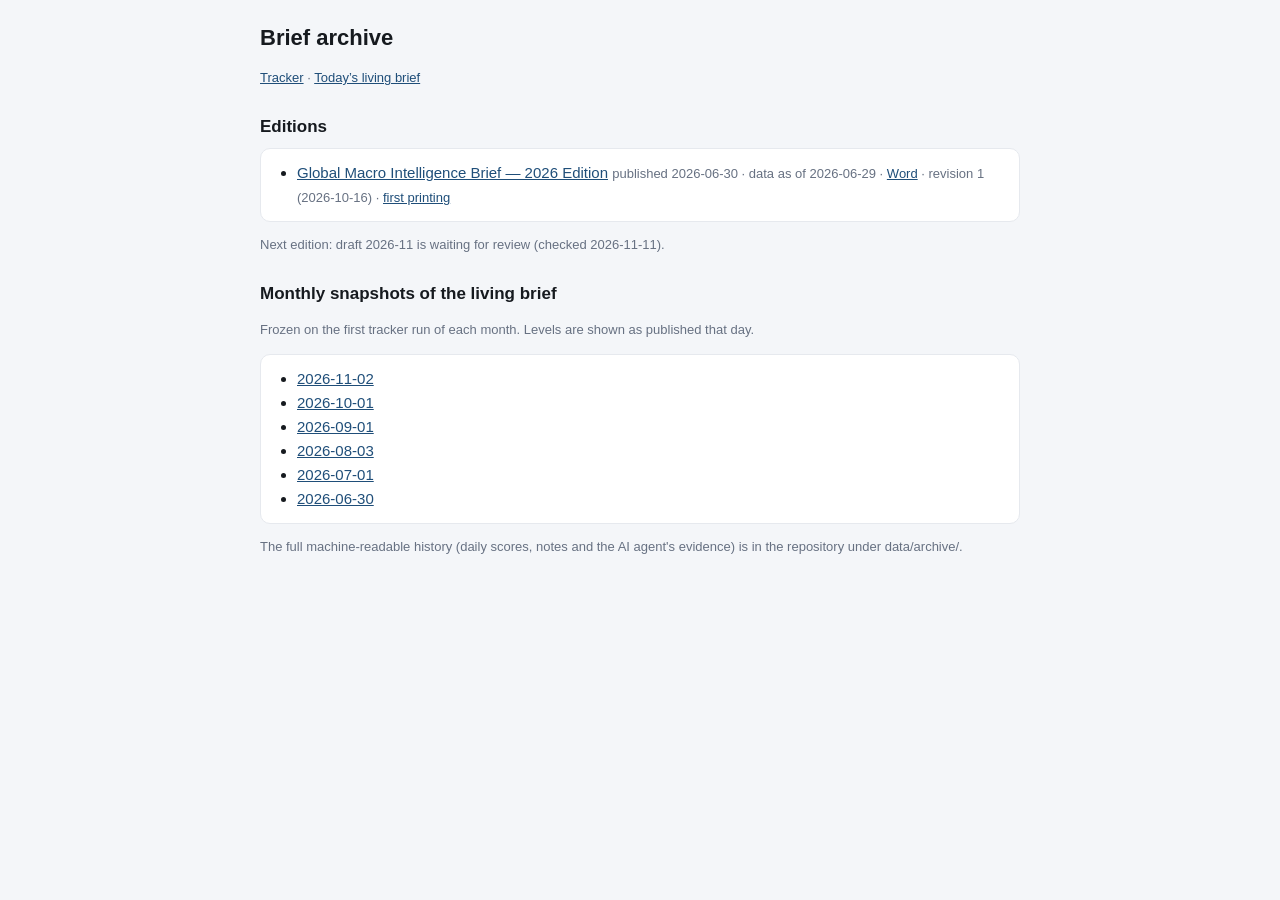
==== dashboard/briefs/archive/index.html @ f97e9519 "update 2026-11-11" ====
<!doctype html><html lang="en"><head><meta charset="utf-8">
<meta name="viewport" content="width=device-width, initial-scale=1"><title>Brief Archive</title>
<style>
:root{--bg:#f4f6f9;--card:#fff;--line:#e6e9ee;--text:#161a1f;--muted:#677182;--accent:#1F4E79}
@media (prefers-color-scheme:dark){:root{--bg:#0e1116;--card:#161b22;--line:#262d37;--text:#e7ebf0;--muted:#9aa6b4;--accent:#5b9bd5}}
body{margin:0;background:var(--bg);color:var(--text);font:15px/1.6 -apple-system,BlinkMacSystemFont,"Segoe UI",Roboto,Helvetica,Arial,sans-serif}
main{max-width:760px;margin:0 auto;padding:20px 16px}
a{color:var(--accent)} h1{font-size:22px;margin:0 0 4px} h2{font-size:17px;margin:24px 0 8px}
.card{background:var(--card);border:1px solid var(--line);border-radius:10px;padding:12px 18px}
ul{margin:0;padding-left:18px} .m{color:var(--muted);font-size:13px}
</style></head><body><main>
<h1>Brief archive</h1>
<p class="m"><a href="../../">Tracker</a> · <a href="../living_brief.html">Today’s living brief</a></p>
<h2>Editions</h2><div class="card"><ul><li><a href="../Global_Macro_Intelligence_Brief_2026.pdf">Global Macro Intelligence Brief — 2026 Edition</a> <span class="m">published 2026-06-30 · data as of 2026-06-29 · <a href="../Global_Macro_Intelligence_Brief_2026.docx">Word</a> · revision 1 (2026-10-16) · <a href="../editions/2026/Global_Macro_Intelligence_Brief_2026_first_printing.pdf">first printing</a></span></li></ul></div><p class="m">Next edition: draft 2026-11 is waiting for review (checked 2026-11-11).</p>
<h2>Monthly snapshots of the living brief</h2>
<p class="m">Frozen on the first tracker run of each month. Levels are shown as published that day.</p>
<div class="card"><ul><li><a href="living_brief_2026-11-02.html">2026-11-02</a></li><li><a href="living_brief_2026-10-01.html">2026-10-01</a></li><li><a href="living_brief_2026-09-01.html">2026-09-01</a></li><li><a href="living_brief_2026-08-03.html">2026-08-03</a></li><li><a href="living_brief_2026-07-01.html">2026-07-01</a></li><li><a href="living_brief_2026-06-30.html">2026-06-30</a></li></ul></div>
<p class="m">The full machine-readable history (daily scores, notes and the AI agent's evidence) is in the
repository under data/archive/.</p>
</main></body></html>
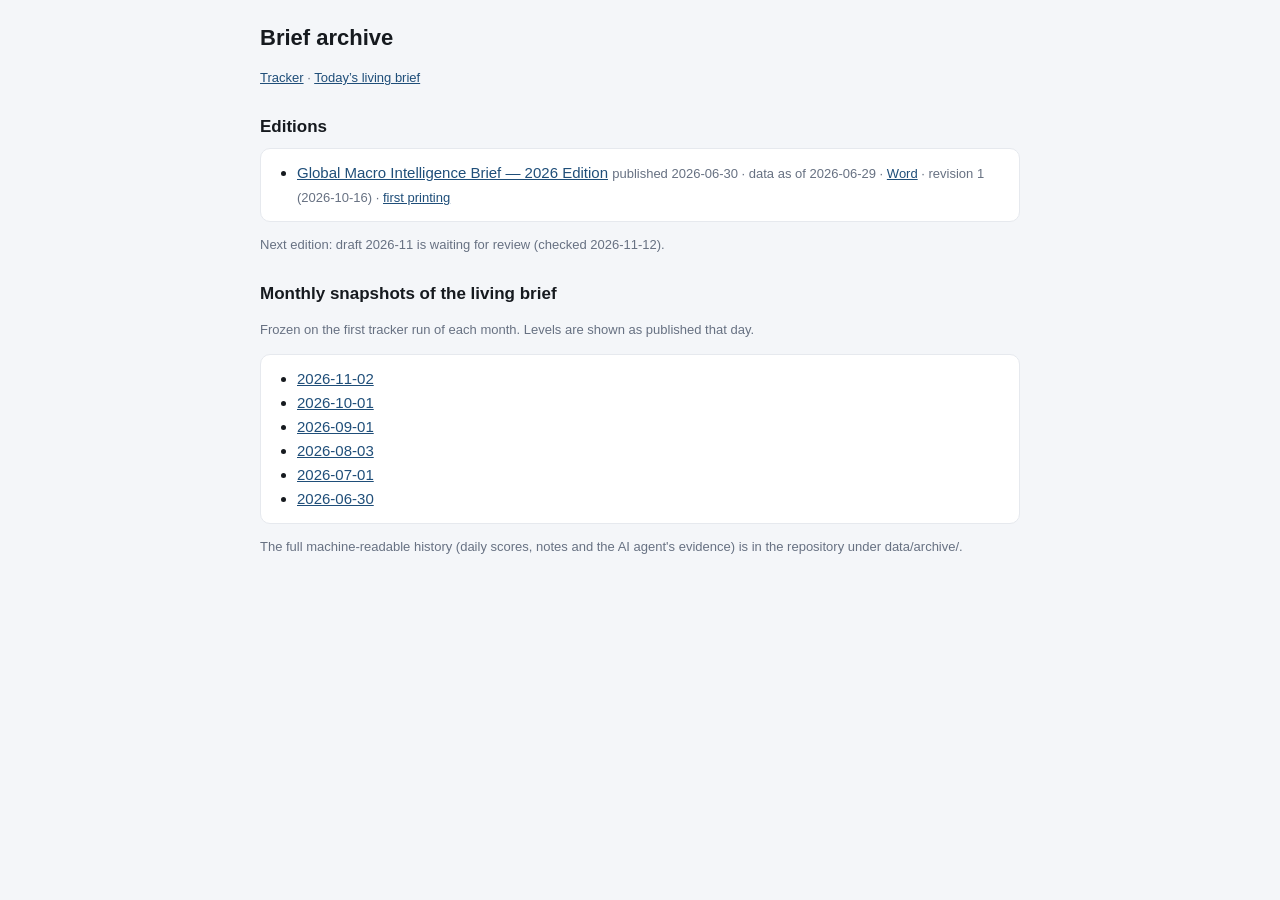
==== commit 64137993: "update 2026-11-12" ====
--- a/dashboard/briefs/archive/index.html
+++ b/dashboard/briefs/archive/index.html
@@ -11,7 +11,7 @@
 </style></head><body><main>
 <h1>Brief archive</h1>
 <p class="m"><a href="../../">Tracker</a> · <a href="../living_brief.html">Today’s living brief</a></p>
-<h2>Editions</h2><div class="card"><ul><li><a href="../Global_Macro_Intelligence_Brief_2026.pdf">Global Macro Intelligence Brief — 2026 Edition</a> <span class="m">published 2026-06-30 · data as of 2026-06-29 · <a href="../Global_Macro_Intelligence_Brief_2026.docx">Word</a> · revision 1 (2026-10-16) · <a href="../editions/2026/Global_Macro_Intelligence_Brief_2026_first_printing.pdf">first printing</a></span></li></ul></div><p class="m">Next edition: draft 2026-11 is waiting for review (checked 2026-11-11).</p>
+<h2>Editions</h2><div class="card"><ul><li><a href="../Global_Macro_Intelligence_Brief_2026.pdf">Global Macro Intelligence Brief — 2026 Edition</a> <span class="m">published 2026-06-30 · data as of 2026-06-29 · <a href="../Global_Macro_Intelligence_Brief_2026.docx">Word</a> · revision 1 (2026-10-16) · <a href="../editions/2026/Global_Macro_Intelligence_Brief_2026_first_printing.pdf">first printing</a></span></li></ul></div><p class="m">Next edition: draft 2026-11 is waiting for review (checked 2026-11-12).</p>
 <h2>Monthly snapshots of the living brief</h2>
 <p class="m">Frozen on the first tracker run of each month. Levels are shown as published that day.</p>
 <div class="card"><ul><li><a href="living_brief_2026-11-02.html">2026-11-02</a></li><li><a href="living_brief_2026-10-01.html">2026-10-01</a></li><li><a href="living_brief_2026-09-01.html">2026-09-01</a></li><li><a href="living_brief_2026-08-03.html">2026-08-03</a></li><li><a href="living_brief_2026-07-01.html">2026-07-01</a></li><li><a href="living_brief_2026-06-30.html">2026-06-30</a></li></ul></div>
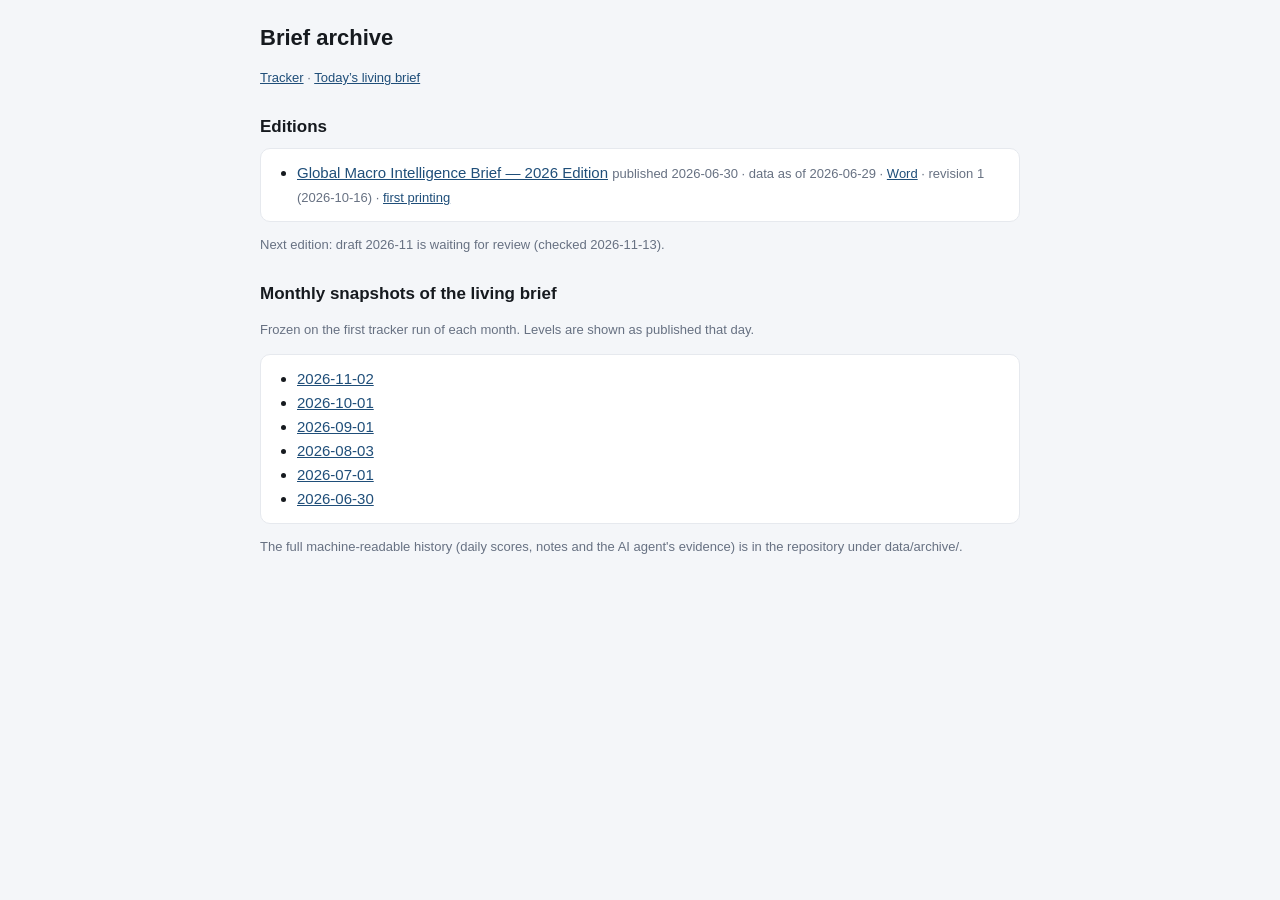
==== commit 23a4feb8: "update 2026-11-13" ====
--- a/dashboard/briefs/archive/index.html
+++ b/dashboard/briefs/archive/index.html
@@ -11,7 +11,7 @@
 </style></head><body><main>
 <h1>Brief archive</h1>
 <p class="m"><a href="../../">Tracker</a> · <a href="../living_brief.html">Today’s living brief</a></p>
-<h2>Editions</h2><div class="card"><ul><li><a href="../Global_Macro_Intelligence_Brief_2026.pdf">Global Macro Intelligence Brief — 2026 Edition</a> <span class="m">published 2026-06-30 · data as of 2026-06-29 · <a href="../Global_Macro_Intelligence_Brief_2026.docx">Word</a> · revision 1 (2026-10-16) · <a href="../editions/2026/Global_Macro_Intelligence_Brief_2026_first_printing.pdf">first printing</a></span></li></ul></div><p class="m">Next edition: draft 2026-11 is waiting for review (checked 2026-11-12).</p>
+<h2>Editions</h2><div class="card"><ul><li><a href="../Global_Macro_Intelligence_Brief_2026.pdf">Global Macro Intelligence Brief — 2026 Edition</a> <span class="m">published 2026-06-30 · data as of 2026-06-29 · <a href="../Global_Macro_Intelligence_Brief_2026.docx">Word</a> · revision 1 (2026-10-16) · <a href="../editions/2026/Global_Macro_Intelligence_Brief_2026_first_printing.pdf">first printing</a></span></li></ul></div><p class="m">Next edition: draft 2026-11 is waiting for review (checked 2026-11-13).</p>
 <h2>Monthly snapshots of the living brief</h2>
 <p class="m">Frozen on the first tracker run of each month. Levels are shown as published that day.</p>
 <div class="card"><ul><li><a href="living_brief_2026-11-02.html">2026-11-02</a></li><li><a href="living_brief_2026-10-01.html">2026-10-01</a></li><li><a href="living_brief_2026-09-01.html">2026-09-01</a></li><li><a href="living_brief_2026-08-03.html">2026-08-03</a></li><li><a href="living_brief_2026-07-01.html">2026-07-01</a></li><li><a href="living_brief_2026-06-30.html">2026-06-30</a></li></ul></div>
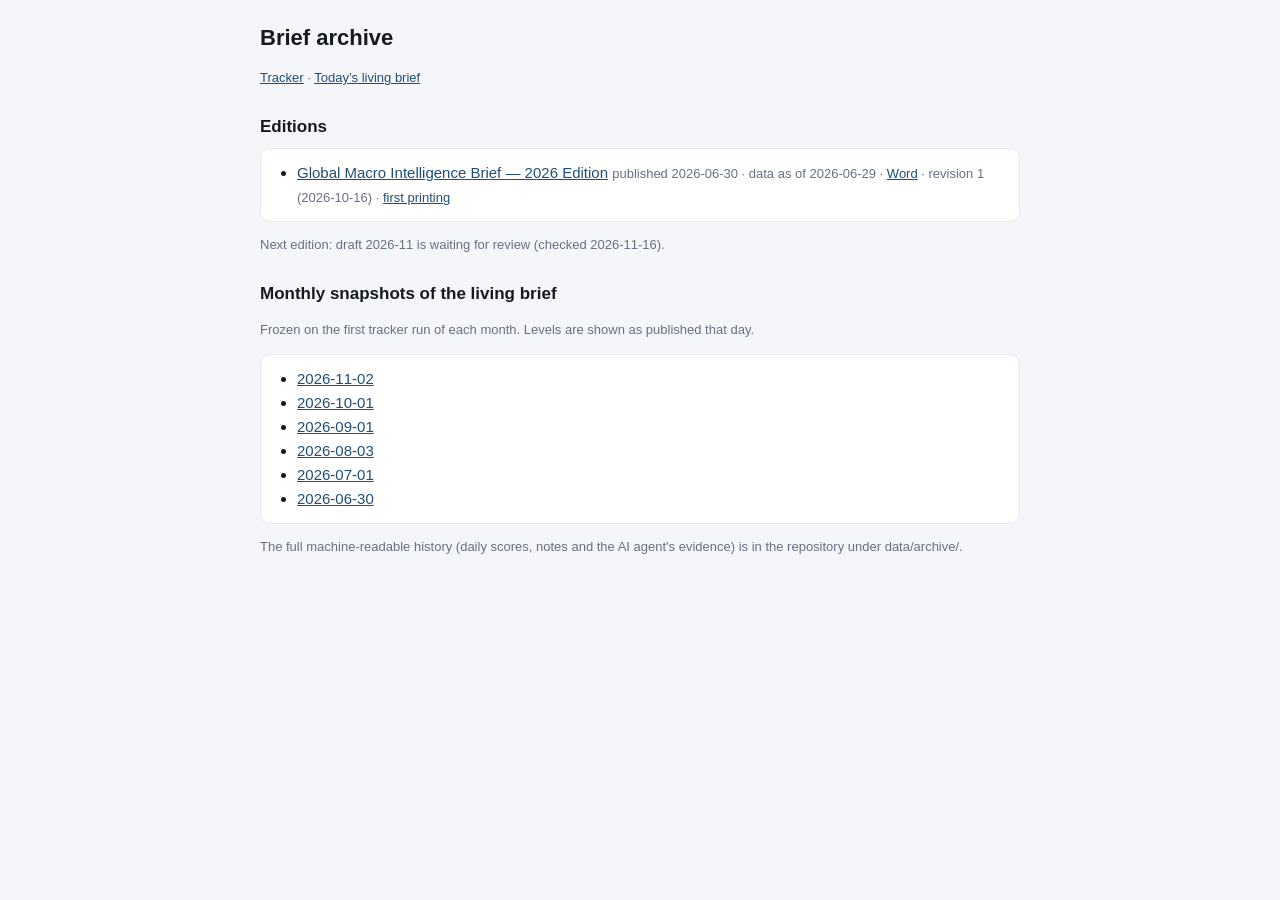
==== commit bcc4984b: "update 2026-11-16" ====
--- a/dashboard/briefs/archive/index.html
+++ b/dashboard/briefs/archive/index.html
@@ -11,7 +11,7 @@
 </style></head><body><main>
 <h1>Brief archive</h1>
 <p class="m"><a href="../../">Tracker</a> · <a href="../living_brief.html">Today’s living brief</a></p>
-<h2>Editions</h2><div class="card"><ul><li><a href="../Global_Macro_Intelligence_Brief_2026.pdf">Global Macro Intelligence Brief — 2026 Edition</a> <span class="m">published 2026-06-30 · data as of 2026-06-29 · <a href="../Global_Macro_Intelligence_Brief_2026.docx">Word</a> · revision 1 (2026-10-16) · <a href="../editions/2026/Global_Macro_Intelligence_Brief_2026_first_printing.pdf">first printing</a></span></li></ul></div><p class="m">Next edition: draft 2026-11 is waiting for review (checked 2026-11-13).</p>
+<h2>Editions</h2><div class="card"><ul><li><a href="../Global_Macro_Intelligence_Brief_2026.pdf">Global Macro Intelligence Brief — 2026 Edition</a> <span class="m">published 2026-06-30 · data as of 2026-06-29 · <a href="../Global_Macro_Intelligence_Brief_2026.docx">Word</a> · revision 1 (2026-10-16) · <a href="../editions/2026/Global_Macro_Intelligence_Brief_2026_first_printing.pdf">first printing</a></span></li></ul></div><p class="m">Next edition: draft 2026-11 is waiting for review (checked 2026-11-16).</p>
 <h2>Monthly snapshots of the living brief</h2>
 <p class="m">Frozen on the first tracker run of each month. Levels are shown as published that day.</p>
 <div class="card"><ul><li><a href="living_brief_2026-11-02.html">2026-11-02</a></li><li><a href="living_brief_2026-10-01.html">2026-10-01</a></li><li><a href="living_brief_2026-09-01.html">2026-09-01</a></li><li><a href="living_brief_2026-08-03.html">2026-08-03</a></li><li><a href="living_brief_2026-07-01.html">2026-07-01</a></li><li><a href="living_brief_2026-06-30.html">2026-06-30</a></li></ul></div>
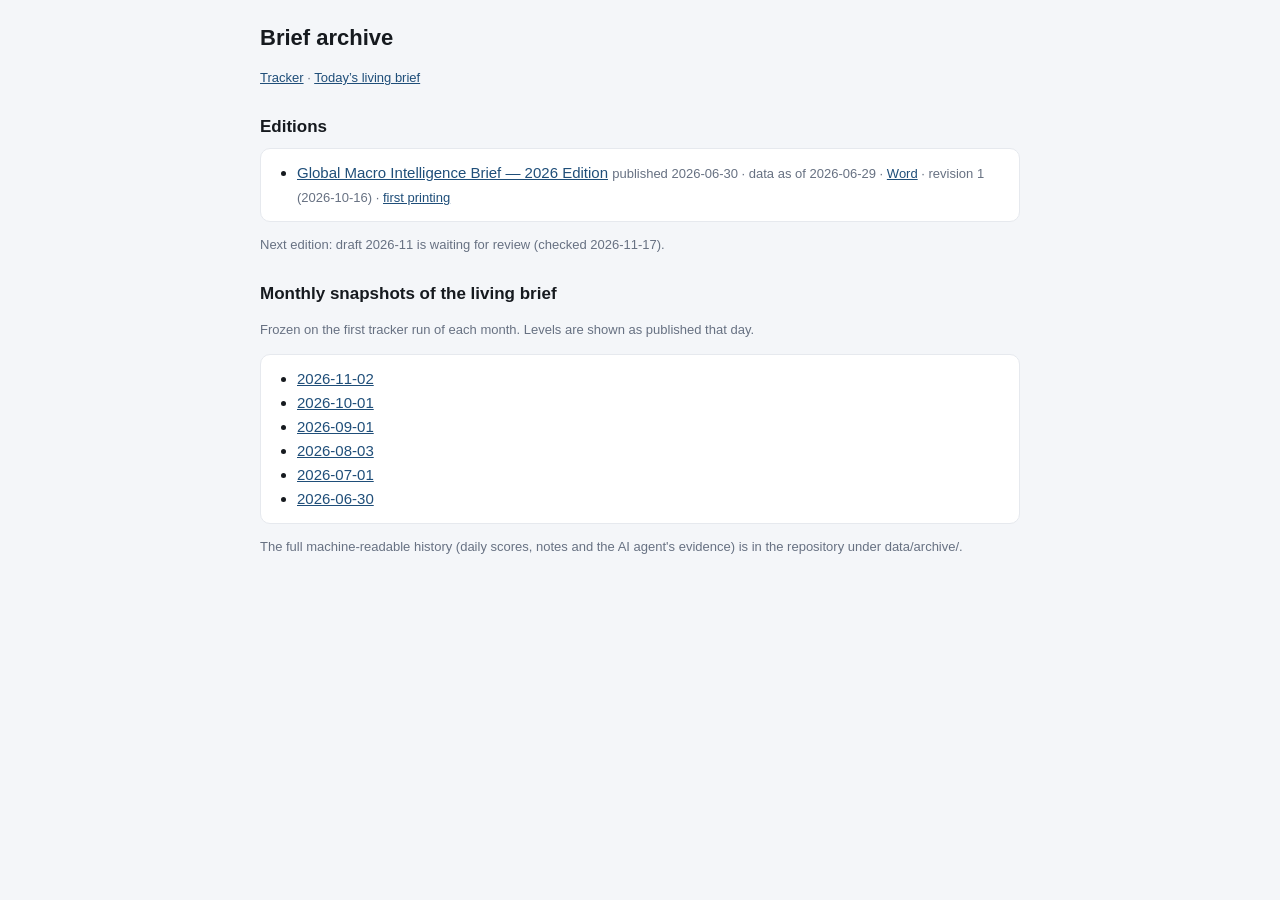
==== commit 0210a4fa: "update 2026-11-17" ====
--- a/dashboard/briefs/archive/index.html
+++ b/dashboard/briefs/archive/index.html
@@ -11,7 +11,7 @@
 </style></head><body><main>
 <h1>Brief archive</h1>
 <p class="m"><a href="../../">Tracker</a> · <a href="../living_brief.html">Today’s living brief</a></p>
-<h2>Editions</h2><div class="card"><ul><li><a href="../Global_Macro_Intelligence_Brief_2026.pdf">Global Macro Intelligence Brief — 2026 Edition</a> <span class="m">published 2026-06-30 · data as of 2026-06-29 · <a href="../Global_Macro_Intelligence_Brief_2026.docx">Word</a> · revision 1 (2026-10-16) · <a href="../editions/2026/Global_Macro_Intelligence_Brief_2026_first_printing.pdf">first printing</a></span></li></ul></div><p class="m">Next edition: draft 2026-11 is waiting for review (checked 2026-11-16).</p>
+<h2>Editions</h2><div class="card"><ul><li><a href="../Global_Macro_Intelligence_Brief_2026.pdf">Global Macro Intelligence Brief — 2026 Edition</a> <span class="m">published 2026-06-30 · data as of 2026-06-29 · <a href="../Global_Macro_Intelligence_Brief_2026.docx">Word</a> · revision 1 (2026-10-16) · <a href="../editions/2026/Global_Macro_Intelligence_Brief_2026_first_printing.pdf">first printing</a></span></li></ul></div><p class="m">Next edition: draft 2026-11 is waiting for review (checked 2026-11-17).</p>
 <h2>Monthly snapshots of the living brief</h2>
 <p class="m">Frozen on the first tracker run of each month. Levels are shown as published that day.</p>
 <div class="card"><ul><li><a href="living_brief_2026-11-02.html">2026-11-02</a></li><li><a href="living_brief_2026-10-01.html">2026-10-01</a></li><li><a href="living_brief_2026-09-01.html">2026-09-01</a></li><li><a href="living_brief_2026-08-03.html">2026-08-03</a></li><li><a href="living_brief_2026-07-01.html">2026-07-01</a></li><li><a href="living_brief_2026-06-30.html">2026-06-30</a></li></ul></div>
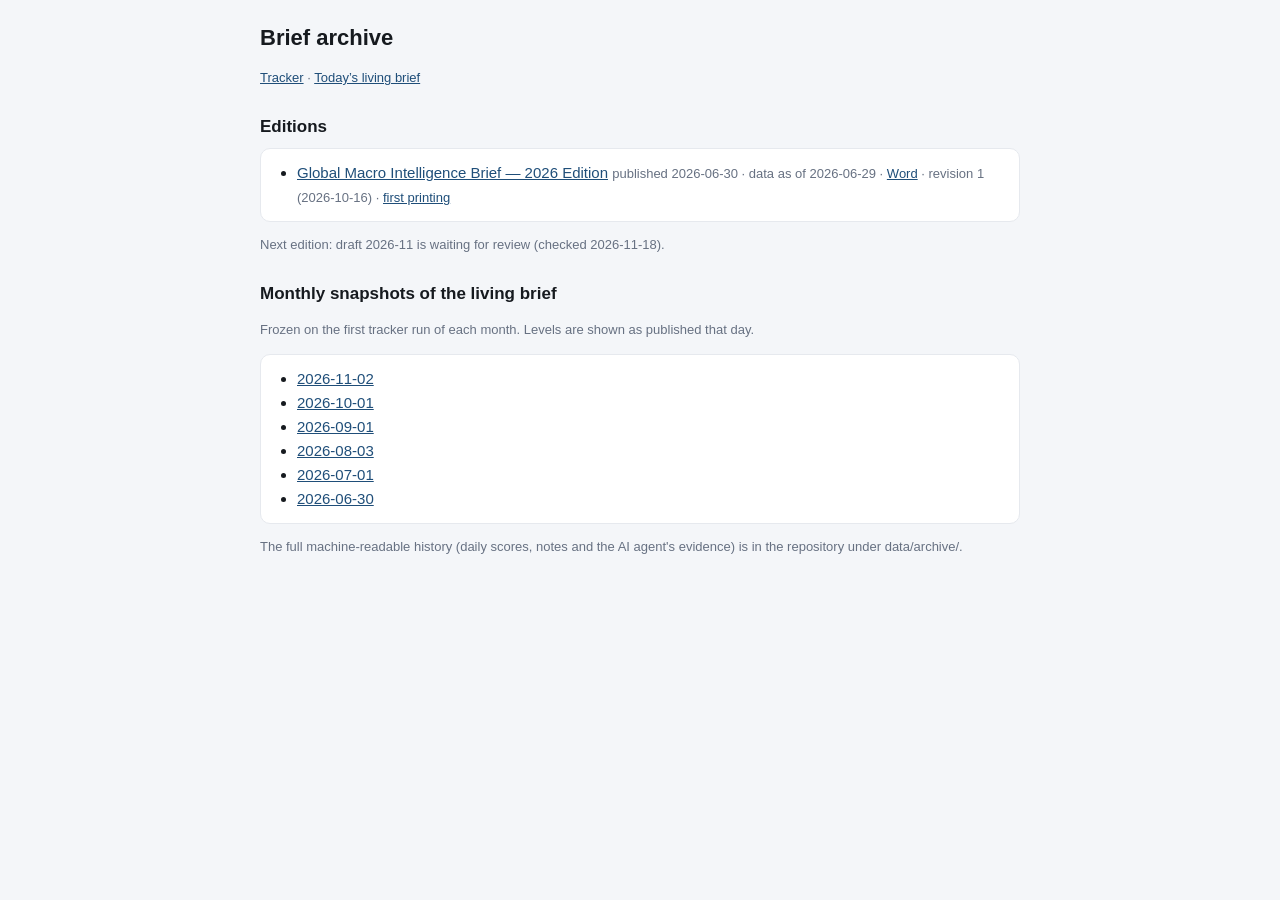
==== commit bf841cfe: "update 2026-11-18" ====
--- a/dashboard/briefs/archive/index.html
+++ b/dashboard/briefs/archive/index.html
@@ -11,7 +11,7 @@
 </style></head><body><main>
 <h1>Brief archive</h1>
 <p class="m"><a href="../../">Tracker</a> · <a href="../living_brief.html">Today’s living brief</a></p>
-<h2>Editions</h2><div class="card"><ul><li><a href="../Global_Macro_Intelligence_Brief_2026.pdf">Global Macro Intelligence Brief — 2026 Edition</a> <span class="m">published 2026-06-30 · data as of 2026-06-29 · <a href="../Global_Macro_Intelligence_Brief_2026.docx">Word</a> · revision 1 (2026-10-16) · <a href="../editions/2026/Global_Macro_Intelligence_Brief_2026_first_printing.pdf">first printing</a></span></li></ul></div><p class="m">Next edition: draft 2026-11 is waiting for review (checked 2026-11-17).</p>
+<h2>Editions</h2><div class="card"><ul><li><a href="../Global_Macro_Intelligence_Brief_2026.pdf">Global Macro Intelligence Brief — 2026 Edition</a> <span class="m">published 2026-06-30 · data as of 2026-06-29 · <a href="../Global_Macro_Intelligence_Brief_2026.docx">Word</a> · revision 1 (2026-10-16) · <a href="../editions/2026/Global_Macro_Intelligence_Brief_2026_first_printing.pdf">first printing</a></span></li></ul></div><p class="m">Next edition: draft 2026-11 is waiting for review (checked 2026-11-18).</p>
 <h2>Monthly snapshots of the living brief</h2>
 <p class="m">Frozen on the first tracker run of each month. Levels are shown as published that day.</p>
 <div class="card"><ul><li><a href="living_brief_2026-11-02.html">2026-11-02</a></li><li><a href="living_brief_2026-10-01.html">2026-10-01</a></li><li><a href="living_brief_2026-09-01.html">2026-09-01</a></li><li><a href="living_brief_2026-08-03.html">2026-08-03</a></li><li><a href="living_brief_2026-07-01.html">2026-07-01</a></li><li><a href="living_brief_2026-06-30.html">2026-06-30</a></li></ul></div>
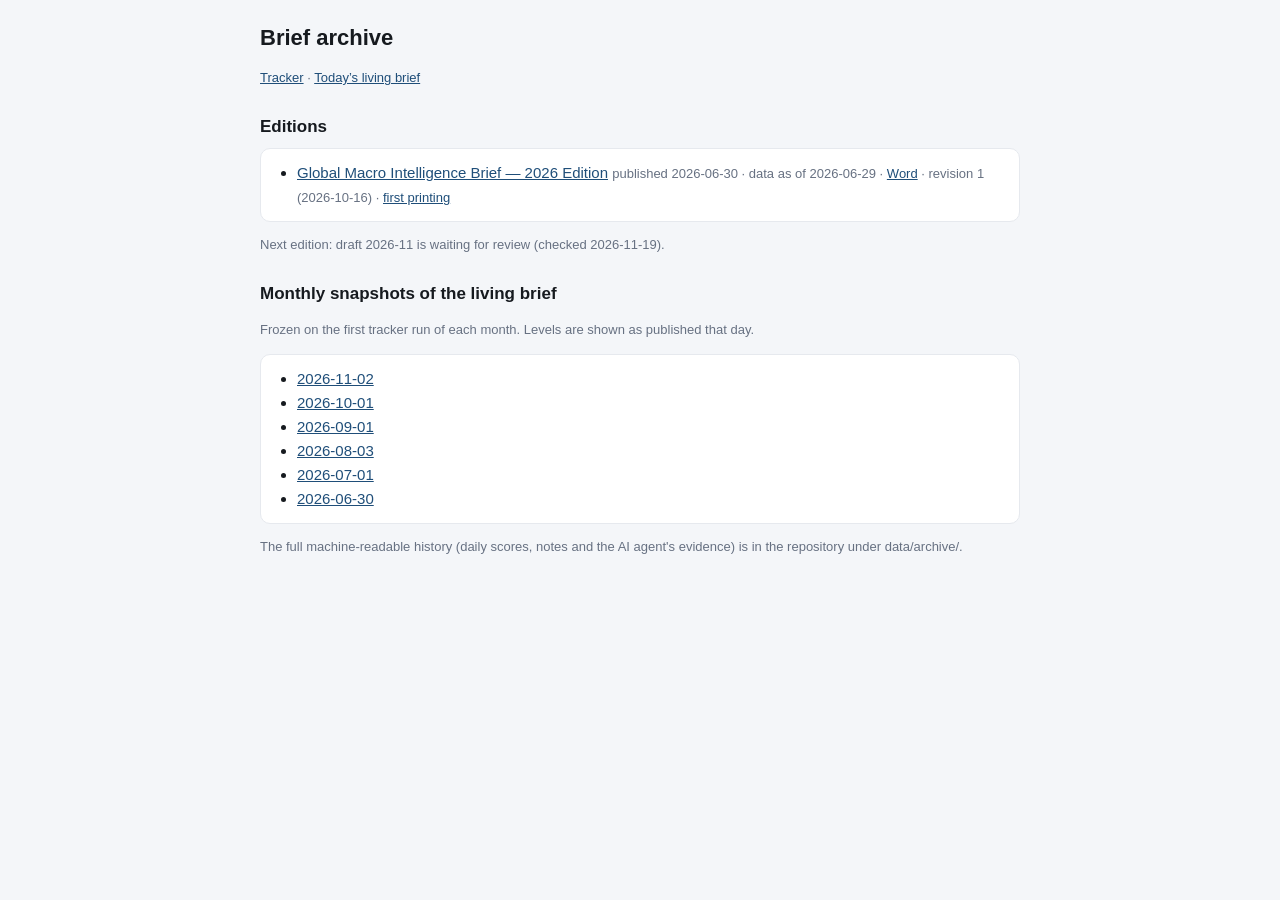
==== commit 29a00894: "update 2026-11-19" ====
--- a/dashboard/briefs/archive/index.html
+++ b/dashboard/briefs/archive/index.html
@@ -11,7 +11,7 @@
 </style></head><body><main>
 <h1>Brief archive</h1>
 <p class="m"><a href="../../">Tracker</a> · <a href="../living_brief.html">Today’s living brief</a></p>
-<h2>Editions</h2><div class="card"><ul><li><a href="../Global_Macro_Intelligence_Brief_2026.pdf">Global Macro Intelligence Brief — 2026 Edition</a> <span class="m">published 2026-06-30 · data as of 2026-06-29 · <a href="../Global_Macro_Intelligence_Brief_2026.docx">Word</a> · revision 1 (2026-10-16) · <a href="../editions/2026/Global_Macro_Intelligence_Brief_2026_first_printing.pdf">first printing</a></span></li></ul></div><p class="m">Next edition: draft 2026-11 is waiting for review (checked 2026-11-18).</p>
+<h2>Editions</h2><div class="card"><ul><li><a href="../Global_Macro_Intelligence_Brief_2026.pdf">Global Macro Intelligence Brief — 2026 Edition</a> <span class="m">published 2026-06-30 · data as of 2026-06-29 · <a href="../Global_Macro_Intelligence_Brief_2026.docx">Word</a> · revision 1 (2026-10-16) · <a href="../editions/2026/Global_Macro_Intelligence_Brief_2026_first_printing.pdf">first printing</a></span></li></ul></div><p class="m">Next edition: draft 2026-11 is waiting for review (checked 2026-11-19).</p>
 <h2>Monthly snapshots of the living brief</h2>
 <p class="m">Frozen on the first tracker run of each month. Levels are shown as published that day.</p>
 <div class="card"><ul><li><a href="living_brief_2026-11-02.html">2026-11-02</a></li><li><a href="living_brief_2026-10-01.html">2026-10-01</a></li><li><a href="living_brief_2026-09-01.html">2026-09-01</a></li><li><a href="living_brief_2026-08-03.html">2026-08-03</a></li><li><a href="living_brief_2026-07-01.html">2026-07-01</a></li><li><a href="living_brief_2026-06-30.html">2026-06-30</a></li></ul></div>
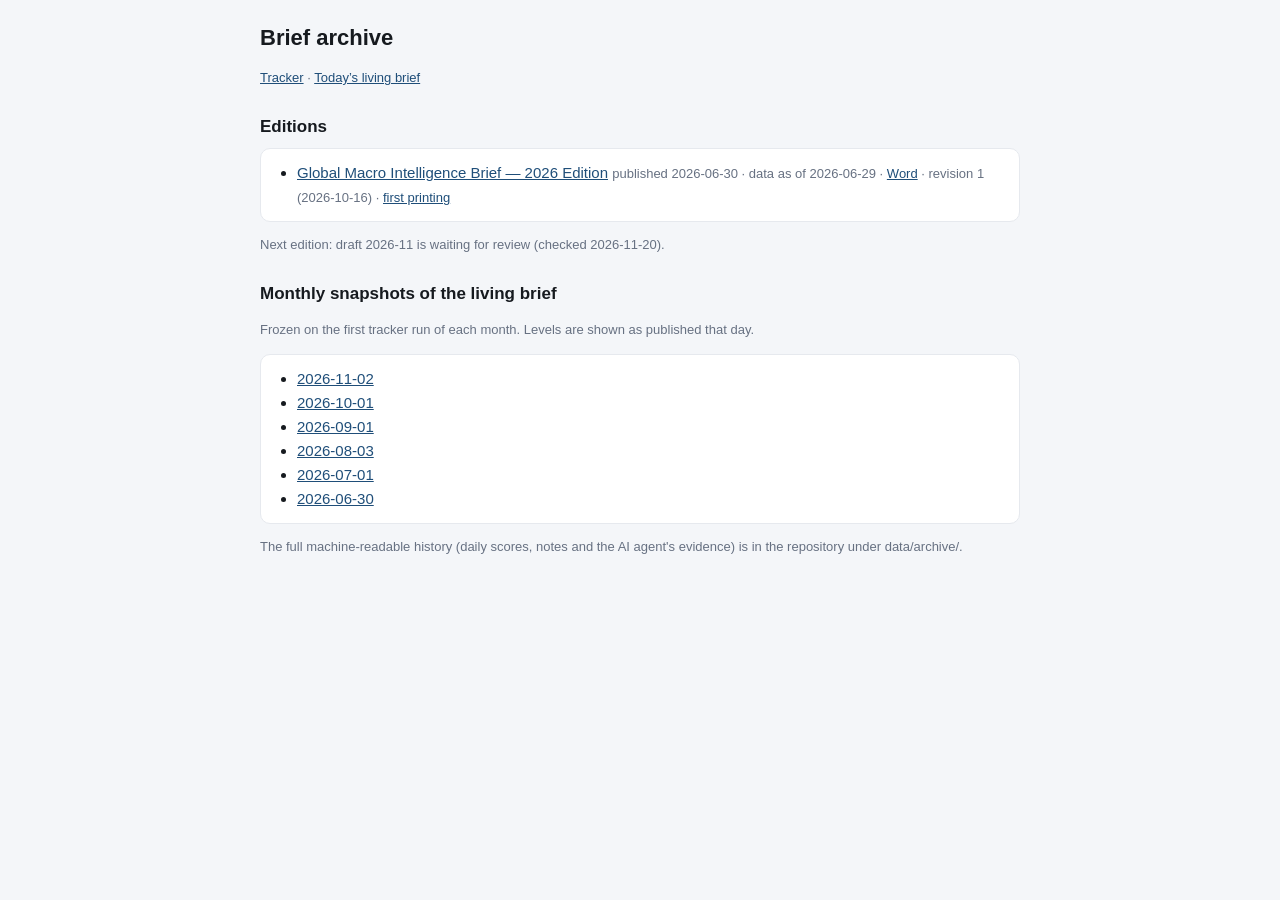
==== commit 45aac24b: "update 2026-11-20" ====
--- a/dashboard/briefs/archive/index.html
+++ b/dashboard/briefs/archive/index.html
@@ -11,7 +11,7 @@
 </style></head><body><main>
 <h1>Brief archive</h1>
 <p class="m"><a href="../../">Tracker</a> · <a href="../living_brief.html">Today’s living brief</a></p>
-<h2>Editions</h2><div class="card"><ul><li><a href="../Global_Macro_Intelligence_Brief_2026.pdf">Global Macro Intelligence Brief — 2026 Edition</a> <span class="m">published 2026-06-30 · data as of 2026-06-29 · <a href="../Global_Macro_Intelligence_Brief_2026.docx">Word</a> · revision 1 (2026-10-16) · <a href="../editions/2026/Global_Macro_Intelligence_Brief_2026_first_printing.pdf">first printing</a></span></li></ul></div><p class="m">Next edition: draft 2026-11 is waiting for review (checked 2026-11-19).</p>
+<h2>Editions</h2><div class="card"><ul><li><a href="../Global_Macro_Intelligence_Brief_2026.pdf">Global Macro Intelligence Brief — 2026 Edition</a> <span class="m">published 2026-06-30 · data as of 2026-06-29 · <a href="../Global_Macro_Intelligence_Brief_2026.docx">Word</a> · revision 1 (2026-10-16) · <a href="../editions/2026/Global_Macro_Intelligence_Brief_2026_first_printing.pdf">first printing</a></span></li></ul></div><p class="m">Next edition: draft 2026-11 is waiting for review (checked 2026-11-20).</p>
 <h2>Monthly snapshots of the living brief</h2>
 <p class="m">Frozen on the first tracker run of each month. Levels are shown as published that day.</p>
 <div class="card"><ul><li><a href="living_brief_2026-11-02.html">2026-11-02</a></li><li><a href="living_brief_2026-10-01.html">2026-10-01</a></li><li><a href="living_brief_2026-09-01.html">2026-09-01</a></li><li><a href="living_brief_2026-08-03.html">2026-08-03</a></li><li><a href="living_brief_2026-07-01.html">2026-07-01</a></li><li><a href="living_brief_2026-06-30.html">2026-06-30</a></li></ul></div>
